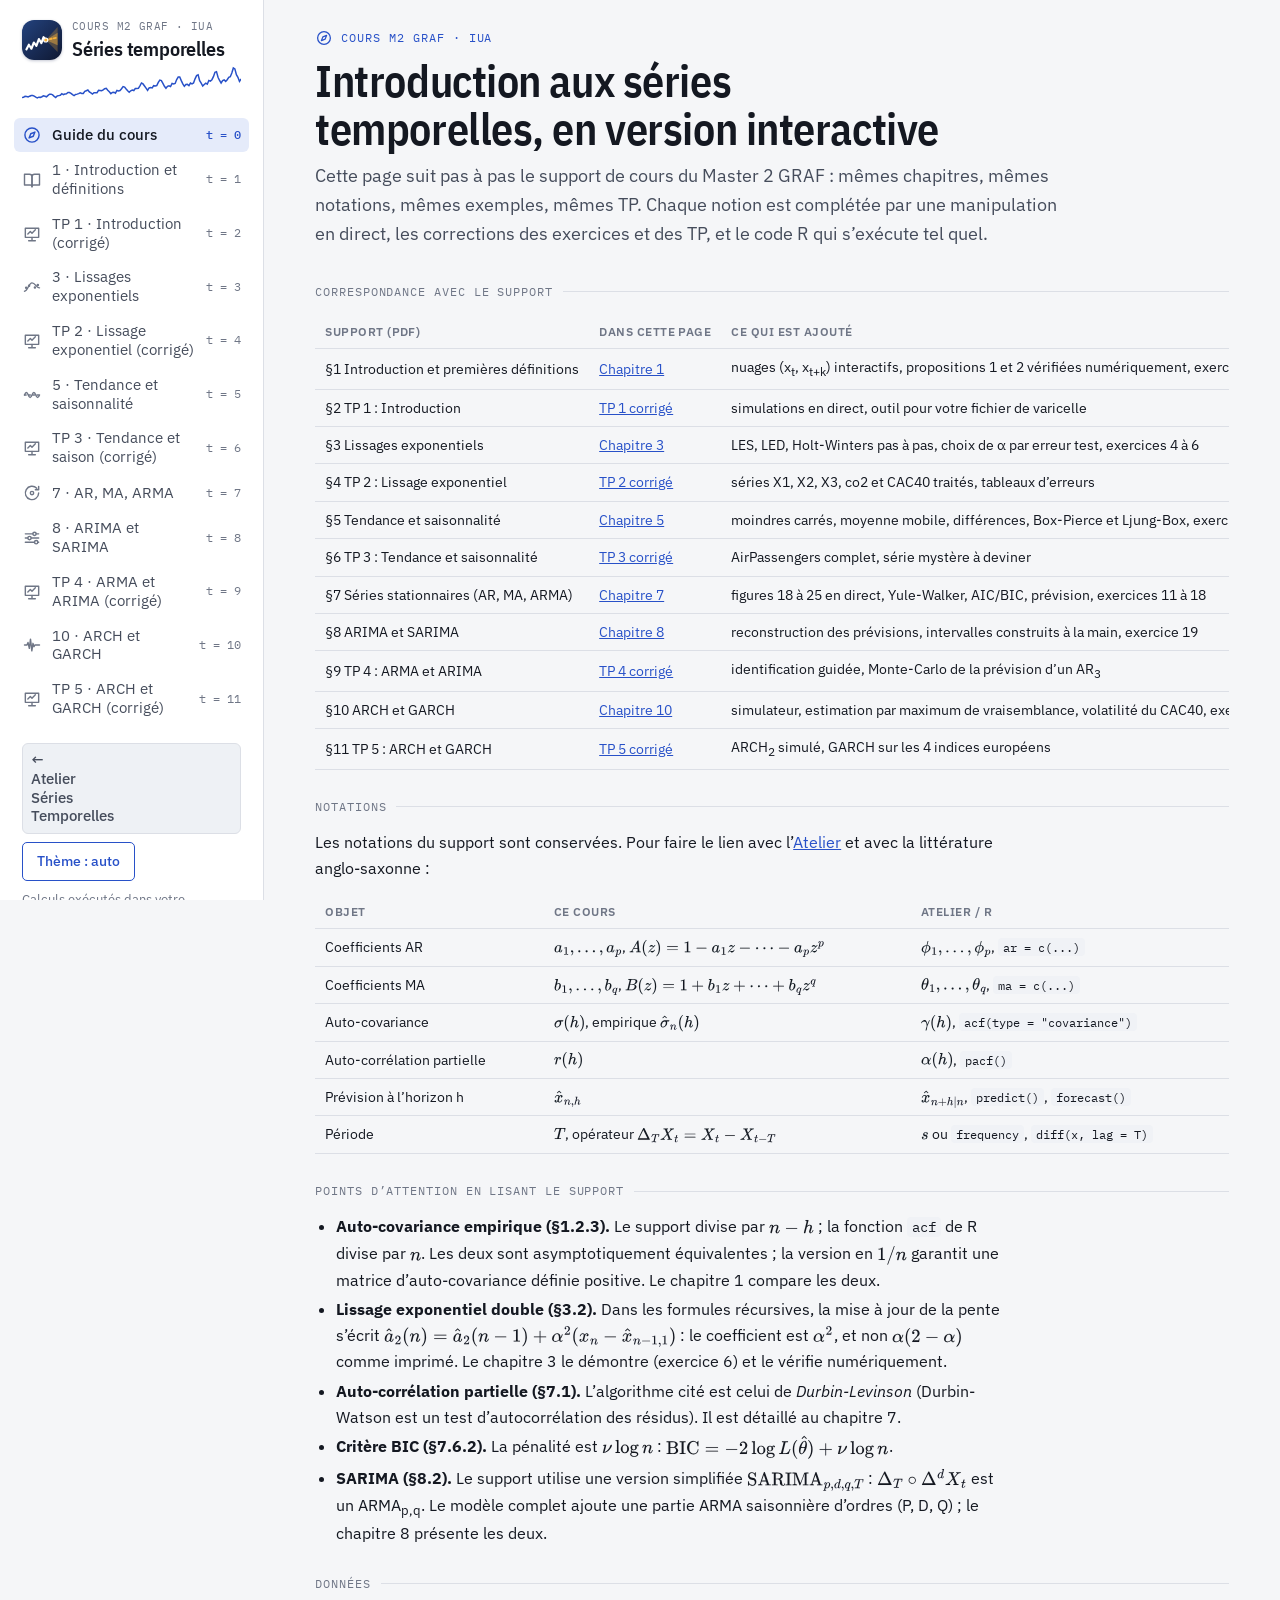
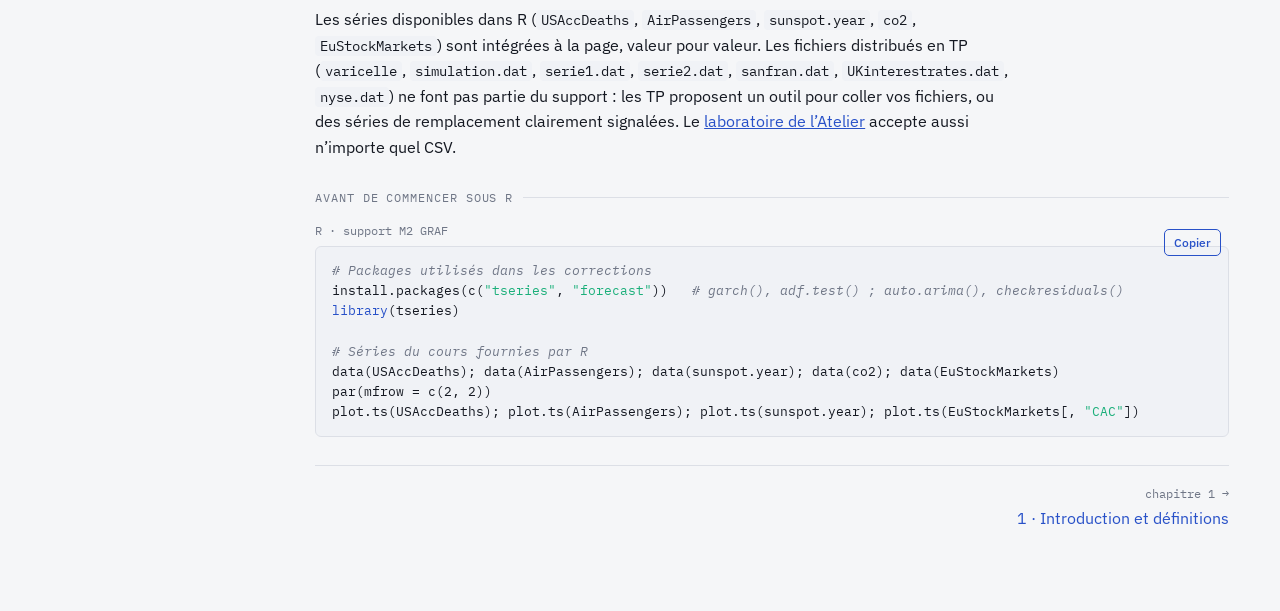
==== cours-m2graf.html @ 1bc17c90 "Page Cours M2 GRAF : le support IUA en version interactive Nouvelle page cours-m2graf.html qui suit " ====
<!doctype html>
<html lang="fr">
<head>
<meta charset="utf-8">
<meta name="viewport" content="width=device-width, initial-scale=1, viewport-fit=cover">
<title>Cours M2 GRAF</title>
<meta name="description" content="Le cours de séries temporelles du Master 2 GRAF (IUA) en version interactive : chapitres, exercices et TP corrigés, code R.">
<link rel="icon" href="icons/icon.svg" type="image/svg+xml">
<link rel="apple-touch-icon" href="icons/apple-touch-icon.png">
<link rel="manifest" href="manifest.webmanifest">
<meta name="theme-color" content="#1b2f5c">
<meta name="apple-mobile-web-app-capable" content="yes">
<meta name="mobile-web-app-capable" content="yes">
<meta name="apple-mobile-web-app-title" content="Séries temp.">
<meta name="apple-mobile-web-app-status-bar-style" content="default">
<link rel="preconnect" href="https://fonts.googleapis.com">
<link rel="preconnect" href="https://fonts.gstatic.com" crossorigin>
<link rel="stylesheet" href="https://fonts.googleapis.com/css2?family=IBM+Plex+Mono:wght@400;500&family=IBM+Plex+Sans+Condensed:wght@500;600&family=IBM+Plex+Sans:ital,wght@0,400;0,500;0,600;1,400&display=swap">
<link rel="stylesheet" href="css/style.css">
<script>
  window.MathJax = {
    tex: { inlineMath: [['\\(', '\\)']], displayMath: [['\\[', '\\]']] },
    svg: { fontCache: 'global' },
    options: { skipHtmlTags: ['script', 'noscript', 'style', 'textarea', 'pre', 'code', 'select', 'option'] },
    startup: { typeset: false },
  };
</script>
<script src="vendor/tex-svg-full.js" defer></script>
</head>
<body data-app="m2graf" data-title="Cours M2 GRAF">
<header class="topbar">
  <button class="menu-btn" id="menu-btn" type="button" aria-controls="nav" aria-expanded="false" aria-label="Ouvrir le menu des chapitres">
    <svg viewBox="0 0 24 24" aria-hidden="true"><path class="l1" d="M5 7h14"/><path class="l2" d="M5 12h14"/><path class="l3" d="M5 17h14"/></svg>
  </button>
  <img class="app-icon" src="icons/icon.svg" alt="" width="44" height="44">
  <div class="topbar-text">
    <span class="topbar-title">Cours M2 GRAF</span>
    <span class="topbar-sub" id="topbar-sub"></span>
  </div>
</header>
<div class="scrim" id="scrim" hidden></div>
<div class="app">
  <nav class="nav" id="nav" aria-label="Chapitres">
    <div class="brand">
      <div class="brand-row"><img class="app-icon" src="icons/icon.svg" alt="" width="40" height="40">
      <div class="brand-name"><small>Cours M2 GRAF · IUA</small>Séries temporelles</div></div>
      <svg id="brand-spark" viewBox="0 0 220 34" preserveAspectRatio="none" aria-hidden="true"><path d=""/></svg>
    </div>
    <ol id="toc"></ol>
    <div class="nav-foot">
      <button class="install-btn" id="install-btn" type="button" hidden><img src="icons/icon.svg" alt="" width="22" height="22"> Installer l’application</button>
      <a class="page-link" href="./">← Atelier Séries Temporelles</a>
      <button class="ghost theme-toggle" id="theme-toggle" type="button">Thème : auto</button>
      <span class="credit">Calculs exécutés dans votre navigateur. Aucune donnée n’est envoyée.</span>
    </div>
  </nav>
  <main id="content" tabindex="-1"></main>
</div>
<script src="js/stats.js"></script>
<script src="js/data.js"></script>
<script src="js/charts.js"></script>
<script src="js/ui.js"></script>
<script src="js/cours/data-cours.js"></script>
<script src="js/cours/commun.js"></script>
<script src="js/cours/c-intro.js"></script>
<script src="js/cours/c-lissage.js"></script>
<script src="js/cours/c-tendance.js"></script>
<script src="js/cours/c-arma.js"></script>
<script src="js/cours/c-garch.js"></script>
<script src="js/app.js"></script>
</body>
</html>
---- css/style.css ----
/* Carnet de laboratoire : colonne de navigation fixe à gauche, texte à ~70 caractères,
   figures pleine largeur de la colonne de contenu. */
:root {
  --bg: #f5f6f8;
  --panel: #ffffff;
  --panel-2: #eef1f5;
  --ink: #141821;
  --ink-2: #454c5b;
  --ink-3: #6f7686;
  --line: #dcdfe6;
  --grid: #e7eaf0;
  --accent: #2851c8;
  --accent-ink: #ffffff;
  --accent-soft: #e5ebfa;
  --code-bg: #f0f2f6;
  --s1: #2a78d6;
  --s2: #eb6834;
  --s3: #1baf7a;
  --s4: #e34948;
  --s5: #4a3aa7;
  --good: #1d7f47;
  --good-soft: #e3f3ea;
  --warn: #9a6400;
  --warn-soft: #fbf0d9;
  --bad: #b83232;
  --bad-soft: #fbe6e6;

  --f-display: 'IBM Plex Sans Condensed', 'Arial Narrow', system-ui, sans-serif;
  --f-body: 'IBM Plex Sans', system-ui, -apple-system, 'Segoe UI', sans-serif;
  --f-mono: 'IBM Plex Mono', ui-monospace, 'SFMono-Regular', Menlo, Consolas, monospace;

  --radius: 6px;
  --nav-w: 264px;
  color-scheme: light;
}
@media (prefers-color-scheme: dark) {
  :root:not([data-theme="light"]) {
    --bg: #0e1015; --panel: #161920; --panel-2: #1c2029; --ink: #edf0f5; --ink-2: #b9bfcc; --ink-3: #868d9d;
    --line: #2a2f3b; --grid: #222733; --accent: #86a6ff; --accent-ink: #0e1015; --accent-soft: #1d2640;
    --code-bg: #12151b; --s1: #3987e5; --s2: #d95926; --s3: #199e70; --s4: #e66767; --s5: #9085e9;
    --good: #58c58a; --good-soft: #15291e; --warn: #e2b04a; --warn-soft: #2b2312; --bad: #f07b7b; --bad-soft: #2e1818;
    color-scheme: dark;
  }
}
:root[data-theme="dark"] {
  --bg: #0e1015; --panel: #161920; --panel-2: #1c2029; --ink: #edf0f5; --ink-2: #b9bfcc; --ink-3: #868d9d;
  --line: #2a2f3b; --grid: #222733; --accent: #86a6ff; --accent-ink: #0e1015; --accent-soft: #1d2640;
  --code-bg: #12151b; --s1: #3987e5; --s2: #d95926; --s3: #199e70; --s4: #e66767; --s5: #9085e9;
  --good: #58c58a; --good-soft: #15291e; --warn: #e2b04a; --warn-soft: #2b2312; --bad: #f07b7b; --bad-soft: #2e1818;
  color-scheme: dark;
}

* { box-sizing: border-box; }
html { -webkit-text-size-adjust: 100%; }
body {
  margin: 0; background: var(--bg); color: var(--ink);
  font-family: var(--f-body); font-size: 16px; line-height: 1.6;
}
a { color: var(--accent); }
:focus-visible { outline: 2px solid var(--accent); outline-offset: 2px; }
@media (prefers-reduced-motion: reduce) { * { transition: none !important; scroll-behavior: auto !important; } }

/* ------------------------------------------------ Coque */
.app { display: grid; grid-template-columns: var(--nav-w) minmax(0, 1fr); min-height: 100vh; }
.nav {
  position: sticky; top: env(safe-area-inset-top, 0px); height: 100vh; overflow-y: auto;
  border-right: 1px solid var(--line); background: var(--panel); padding: 20px 14px 24px;
  display: flex; flex-direction: column; gap: 18px;
}
.brand { display: grid; gap: 6px; padding: 0 8px; }
.brand-name { font-family: var(--f-display); font-weight: 600; font-size: 20px; line-height: 1.15; letter-spacing: -0.01em; }
.brand-name small { display: block; font-family: var(--f-mono); font-weight: 400; font-size: 11px; color: var(--ink-3); letter-spacing: 0.04em; text-transform: uppercase; margin-bottom: 4px; }
.brand svg { width: 100%; height: 34px; display: block; }
.brand svg path { fill: none; stroke: var(--accent); stroke-width: 1.5; }
.nav ol { list-style: none; margin: 0; padding: 0; display: grid; gap: 2px; }
.ico { width: 20px; height: 20px; flex: none; fill: none; stroke: currentColor; stroke-width: 1.7; stroke-linecap: round; stroke-linejoin: round; }
.nav a .ico { color: var(--ink-3); }
.nav a:hover .ico, .nav a[aria-current="page"] .ico { color: var(--accent); }
.map-top { display: flex; align-items: center; gap: 10px; }
.map-ico {
  width: 34px; height: 34px; padding: 6px; border-radius: 9px; background: var(--accent-soft); color: var(--accent); stroke-width: 1.6;
}
.nav a {
  display: grid; grid-template-columns: 20px minmax(0, 1fr) auto; align-items: center; gap: 10px;
  padding: 7px 8px; border-radius: var(--radius); color: var(--ink-2); text-decoration: none; font-size: 14.5px; line-height: 1.3;
}
.nav a .t { font-family: var(--f-mono); font-size: 11.5px; color: var(--ink-3); }
.nav a:hover { background: var(--panel-2); color: var(--ink); }
.nav a[aria-current="page"] { background: var(--accent-soft); color: var(--ink); font-weight: 500; }
.nav a[aria-current="page"] .t { color: var(--accent); }
.nav-foot { margin-top: auto; padding: 0 8px; display: grid; gap: 8px; font-size: 12.5px; color: var(--ink-3); }
.theme-toggle { justify-self: start; }

main { min-width: 0; padding-block: 28px 80px; padding-inline: clamp(16px, 4vw, 56px); }
.chapter { max-width: 980px; margin: 0 auto; display: grid; gap: 28px; }
/* Pistes de grille bornées : un tableau ou un bloc de code large défile dans son conteneur
   au lieu d'élargir la page. */
.chapter, .block, .panel, .formula, .ch-head, .quiz, .q, .prose, .prose ol, .prose ul { grid-template-columns: minmax(0, 1fr); }
.prose li { min-width: 0; }
.formula mjx-container { max-width: 100%; overflow-x: auto; overflow-y: hidden; }

/* ------------------------------------------------ Typographie */
.ch-head { display: grid; gap: 10px; padding-bottom: 6px; }
.eyebrow { font-family: var(--f-mono); font-size: 12px; letter-spacing: 0.08em; text-transform: uppercase; color: var(--accent); }
h1, h2, h3 { font-family: var(--f-display); text-wrap: balance; margin: 0; letter-spacing: -0.01em; }
h1 { font-size: clamp(30px, 4.2vw, 44px); line-height: 1.08; font-weight: 600; }
h2 { font-size: 25px; line-height: 1.2; font-weight: 600; }
h3 { font-size: 18.5px; line-height: 1.3; font-weight: 600; }
.lede { font-size: 18px; color: var(--ink-2); max-width: 68ch; margin: 0; }
.prose { max-width: 70ch; display: grid; gap: 12px; }
.prose p, .prose ul, .prose ol { margin: 0; }
.prose ul, .prose ol { padding-left: 1.3em; display: grid; gap: 4px; }
.muted { color: var(--ink-3); }
.small { font-size: 14px; }
code, kbd { font-family: var(--f-mono); font-size: 0.88em; background: var(--code-bg); padding: 1px 5px; border-radius: 4px; }
mjx-container[display="true"] { overflow-x: auto; overflow-y: hidden; max-width: 100%; padding: 4px 0; }

/* ------------------------------------------------ Blocs */
.block { display: grid; gap: 14px; }
.block > .label {
  font-family: var(--f-mono); font-size: 11.5px; letter-spacing: 0.08em; text-transform: uppercase; color: var(--ink-3);
  display: flex; align-items: center; gap: 10px;
}
.block > .label::after { content: ''; flex: 1; height: 1px; background: var(--line); }
.panel { background: var(--panel); border: 1px solid var(--line); border-radius: var(--radius); padding: 18px; display: grid; gap: 16px; min-width: 0; }
.formula {
  background: var(--panel); border: 1px solid var(--line); border-radius: var(--radius); padding: 14px 18px;
  display: grid; gap: 8px; min-width: 0; overflow-x: auto;
}
.formula .ftitle { font-size: 13.5px; font-weight: 600; color: var(--ink-2); }
.grid-2 { display: grid; grid-template-columns: repeat(auto-fit, minmax(min(100%, 380px), 1fr)); gap: 16px; }
.grid-3 { display: grid; grid-template-columns: repeat(auto-fit, minmax(min(100%, 250px), 1fr)); gap: 16px; }
.grid-2 > *, .grid-3 > * { min-width: 0; }
.stack { display: grid; gap: 14px; grid-template-columns: minmax(0, 1fr); }
.callout { border-left: 3px solid var(--accent); background: var(--accent-soft); padding: 12px 16px; border-radius: 0 var(--radius) var(--radius) 0; max-width: 74ch; }
.callout.warn { border-color: var(--warn); background: var(--warn-soft); }
.callout.bad { border-color: var(--bad); background: var(--bad-soft); }
.callout.good { border-color: var(--good); background: var(--good-soft); }
.callout p { margin: 0; }
.callout p + p { margin-top: 6px; }

/* ------------------------------------------------ Contrôles */
.controls { display: flex; flex-wrap: wrap; gap: 14px 20px; align-items: flex-end; }
.ctl { display: grid; gap: 4px; min-width: 0; }
.ctl > span { font-size: 12.5px; color: var(--ink-2); font-weight: 500; }
.ctl output { font-family: var(--f-mono); color: var(--ink); font-weight: 400; }
select, input[type="number"], input[type="text"], textarea {
  font: inherit; font-size: 14px; color: var(--ink); background: var(--panel); border: 1px solid var(--line);
  border-radius: 5px; padding: 6px 8px; min-width: 0; max-width: 100%;
}
input[type="number"] { width: 72px; font-family: var(--f-mono); }
textarea { font-family: var(--f-mono); font-size: 12.5px; width: 100%; min-height: 120px; resize: vertical; }
input[type="range"] { width: 170px; accent-color: var(--accent); }
.ctl.check { display: flex; align-items: center; gap: 6px; font-size: 14px; }
.ctl.check input { accent-color: var(--accent); }
button, .btn {
  font: inherit; font-size: 14px; font-weight: 500; cursor: pointer; border-radius: 5px; padding: 7px 14px;
  border: 1px solid var(--accent); background: var(--accent); color: var(--accent-ink);
}
button.ghost, .btn.ghost { background: transparent; color: var(--accent); }
button:disabled { opacity: 0.55; cursor: progress; }
.seg { display: inline-flex; border: 1px solid var(--line); border-radius: 5px; overflow: hidden; }
.seg button { border: 0; border-radius: 0; background: transparent; color: var(--ink-2); padding: 6px 11px; }
.seg button[aria-pressed="true"] { background: var(--accent); color: var(--accent-ink); }
.orders { display: flex; flex-wrap: wrap; gap: 10px; align-items: flex-end; }
.orders .grp { display: flex; gap: 6px; align-items: flex-end; padding: 8px 10px; border: 1px dashed var(--line); border-radius: var(--radius); }
.orders .grp .ctl input { width: 54px; }
.orders .grp-title { font-family: var(--f-mono); font-size: 12px; color: var(--ink-3); align-self: center; }

/* ------------------------------------------------ Graphiques */
.chart { position: relative; min-width: 0; width: 100%; }
.chart-head { display: flex; flex-wrap: wrap; justify-content: space-between; gap: 6px 16px; align-items: baseline; margin-bottom: 4px; }
.chart-title { font-size: 13.5px; font-weight: 600; color: var(--ink-2); }
.chart-legend { display: flex; flex-wrap: wrap; gap: 4px 14px; font-size: 12.5px; color: var(--ink-2); }
.lg-item { display: inline-flex; align-items: center; gap: 6px; }
.lg-swatch { display: inline-block; width: 14px; height: 3px; border-radius: 2px; background: var(--c); flex: none; }
.lg-swatch.dash { background: repeating-linear-gradient(90deg, var(--c) 0 4px, transparent 4px 7px); }
.lg-swatch.band { height: 10px; opacity: 0.35; }
.lg-swatch.dot { width: 9px; height: 9px; border-radius: 50%; }
.chart-svg { display: block; max-width: 100%; height: auto; overflow: visible; touch-action: pan-y; }
.chart-svg.square { margin: 0 auto; }
.chart-svg .grid line { stroke: var(--grid); stroke-width: 1; }
.chart-svg .axis { stroke: var(--line); }
.chart-svg .tick { fill: var(--ink-3); font-size: 11px; font-family: var(--f-mono); }
.chart-svg .axis-title { fill: var(--ink-3); font-size: 11.5px; }
.chart-svg .shade { fill: var(--panel-2); }
.chart-svg .shade-label { fill: var(--ink-3); font-size: 11px; font-family: var(--f-mono); }
.chart-svg .crosshair { stroke: var(--ink-3); stroke-width: 1; stroke-dasharray: 3 3; pointer-events: none; }
.chart-svg .hover-dot { stroke: var(--panel); stroke-width: 2; pointer-events: none; }
.chart-svg .unit-circle { fill: none; stroke: var(--ink-3); stroke-width: 1.2; stroke-dasharray: 5 4; }
.chart-tip {
  position: absolute; z-index: 5; pointer-events: none; background: var(--panel); border: 1px solid var(--line);
  border-radius: 5px; padding: 7px 10px; font-size: 12.5px; box-shadow: 0 4px 16px rgb(0 0 0 / 0.12); min-width: 150px; max-width: 280px;
}
.tip-x { font-family: var(--f-mono); font-size: 11.5px; color: var(--ink-3); margin-bottom: 3px; }
.tip-row { display: flex; align-items: center; gap: 6px; }
.tip-row b { margin-left: auto; font-family: var(--f-mono); font-weight: 500; padding-left: 10px; }
.tip-muted { color: var(--ink-3); font-family: var(--f-mono); font-size: 11px; }

/* ------------------------------------------------ Tableaux & stats */
.table-wrap { overflow-x: auto; min-width: 0; }
table { border-collapse: collapse; width: 100%; font-size: 14px; font-variant-numeric: tabular-nums; }
th, td { text-align: left; padding: 7px 10px; border-bottom: 1px solid var(--line); white-space: nowrap; }
th { font-size: 12px; font-weight: 600; color: var(--ink-3); text-transform: uppercase; letter-spacing: 0.04em; }
td.num, th.num { text-align: right; font-family: var(--f-mono); font-size: 13px; }
tr.best td { background: var(--good-soft); }
tr.click { cursor: pointer; }
tr.click:hover td { background: var(--panel-2); }
.stats { display: grid; grid-template-columns: repeat(auto-fit, minmax(130px, 1fr)); gap: 10px; }
.stat { border: 1px solid var(--line); border-radius: var(--radius); padding: 10px 12px; background: var(--panel); display: grid; gap: 2px; }
.stat .k { font-size: 12px; color: var(--ink-3); }
.stat .v { font-family: var(--f-mono); font-size: 17px; font-variant-numeric: tabular-nums; }
.pill { display: inline-flex; align-items: center; gap: 5px; font-size: 12.5px; font-weight: 600; padding: 2px 9px; border-radius: 999px; white-space: nowrap; }
.pill.good { background: var(--good-soft); color: var(--good); }
.pill.warn { background: var(--warn-soft); color: var(--warn); }
.pill.bad { background: var(--bad-soft); color: var(--bad); }
.pill.good::before { content: '✓'; }
.pill.bad::before { content: '✕'; }
.pill.warn::before { content: '!'; }
.eq-live { font-size: 15px; overflow-x: auto; }

/* ------------------------------------------------ Code */
.code { position: relative; min-width: 0; }
.code pre {
  margin: 0; background: var(--code-bg); border: 1px solid var(--line); border-radius: var(--radius);
  padding: 14px 16px; overflow-x: auto; font-family: var(--f-mono); font-size: 13px; line-height: 1.55; color: var(--ink);
}
.code pre .c { color: var(--ink-3); font-style: italic; }
.code pre .k { color: var(--accent); }
.code pre .s { color: var(--s3); }
.code .copy { position: absolute; top: 8px; right: 8px; font-size: 12px; padding: 3px 9px; }
.code-title { font-family: var(--f-mono); font-size: 12px; color: var(--ink-3); margin-bottom: 6px; }

/* ------------------------------------------------ Quiz */
.quiz { display: grid; gap: 14px; }
.q { border: 1px solid var(--line); border-radius: var(--radius); padding: 14px 16px; background: var(--panel); display: grid; gap: 10px; }
.q-text { font-weight: 500; }
.q-opts { display: grid; gap: 6px; }
.q-opts button {
  text-align: left; background: var(--panel); color: var(--ink); border: 1px solid var(--line); font-weight: 400;
}
.q-opts button:hover { border-color: var(--accent); }
.q-opts button.right { border-color: var(--good); background: var(--good-soft); }
.q-opts button.wrong { border-color: var(--bad); background: var(--bad-soft); }
.q-expl { font-size: 14.5px; color: var(--ink-2); }

/* ------------------------------------------------ Carte des chapitres */
.install-card {
  display: flex; gap: 20px; align-items: center; background: var(--panel); border: 1px solid var(--line);
  border-radius: var(--radius); padding: 18px 20px;
}
.install-card > img { flex: none; border-radius: 20px; box-shadow: 0 4px 14px rgb(20 30 80 / 0.25); }
.install-text { display: grid; gap: 8px; min-width: 0; }
.install-text p { margin: 0; max-width: 64ch; color: var(--ink-2); }
.install-btn { display: inline-flex; align-items: center; gap: 8px; justify-self: start; }
.install-btn[hidden] { display: none; }
.install-btn img { border-radius: 6px; }
@media (max-width: 520px) { .install-card { flex-direction: column; align-items: flex-start; } }
.ch-head .eyebrow { display: flex; align-items: center; gap: 8px; }
.ch-head .eyebrow .ico { width: 18px; height: 18px; }
.map { display: grid; grid-template-columns: repeat(auto-fit, minmax(min(100%, 280px), 1fr)); gap: 12px; }
.map a {
  display: grid; gap: 4px; align-content: start; padding: 14px 16px; border: 1px solid var(--line); border-radius: var(--radius);
  background: var(--panel); color: var(--ink); text-decoration: none;
}
.map a:hover { border-color: var(--accent); }
.map .t { font-family: var(--f-mono); font-size: 12px; color: var(--accent); }
.map .n { font-family: var(--f-display); font-size: 18px; font-weight: 600; }
.map .d { font-size: 14px; color: var(--ink-2); }
.pager { display: flex; justify-content: space-between; gap: 12px; flex-wrap: wrap; border-top: 1px solid var(--line); padding-top: 18px; }
.pager a { text-decoration: none; display: grid; gap: 2px; }
.pager a span { font-size: 12px; color: var(--ink-3); font-family: var(--f-mono); }
.pager .next { text-align: right; margin-left: auto; }
.busy { font-family: var(--f-mono); font-size: 13px; color: var(--ink-3); }
.dropzone { border: 1.5px dashed var(--line); border-radius: var(--radius); padding: 16px; display: grid; gap: 10px; }
.dropzone.over { border-color: var(--accent); background: var(--accent-soft); }

/* ------------------------------------------------ Études de cas */
.case-tabs { display: grid; grid-template-columns: repeat(auto-fit, minmax(min(100%, 200px), 1fr)); gap: 10px; }
.case-tabs button {
  display: grid; gap: 2px; text-align: left; background: var(--panel); color: var(--ink); border: 1px solid var(--line);
  border-radius: var(--radius); padding: 12px 14px; font-weight: 400;
}
.case-tabs button:hover { border-color: var(--accent); }
.case-tabs button[aria-selected="true"] { border-color: var(--accent); box-shadow: inset 0 0 0 1px var(--accent); background: var(--accent-soft); }
.ct-title { font-family: var(--f-display); font-size: 17px; font-weight: 600; }
.ct-tag { font-size: 13px; color: var(--ink-2); }
#case-body { display: grid; gap: 24px; grid-template-columns: minmax(0, 1fr); }
.case-brief {
  display: grid; grid-template-columns: repeat(auto-fit, minmax(min(100%, 260px), 1fr)); gap: 12px 24px;
  background: var(--panel); border: 1px solid var(--line); border-radius: var(--radius); padding: 16px 18px;
}
.case-brief > div { min-width: 0; }
.case-brief .k { font-family: var(--f-mono); font-size: 11.5px; letter-spacing: 0.08em; text-transform: uppercase; color: var(--ink-3); }
.case-brief p { margin: 4px 0 0; font-size: 14.5px; }
.chip { display: inline-block; font-size: 12.5px; padding: 2px 9px; border-radius: 999px; border: 1px solid var(--line); text-decoration: none; margin: 2px 2px 0 0; color: var(--accent); }
.chip:hover { border-color: var(--accent); }
.steps { list-style: none; margin: 0; padding: 0; display: grid; gap: 30px; grid-template-columns: minmax(0, 1fr); }
.step { display: grid; grid-template-columns: 40px minmax(0, 1fr); gap: 16px; }
.step-num {
  width: 36px; height: 36px; border-radius: 50%; display: grid; place-items: center; font-family: var(--f-mono); font-weight: 500;
  background: var(--accent); color: var(--accent-ink); position: sticky; top: 12px;
}
.step-body { display: grid; gap: 12px; grid-template-columns: minmax(0, 1fr); min-width: 0; border-left: 1px dashed var(--line); padding-left: 18px; margin-left: -34px; padding-bottom: 4px; }
.step-body h3 { margin-top: 6px; }
.step-fig { display: grid; gap: 12px; grid-template-columns: minmax(0, 1fr); min-width: 0; }
.step-take { max-width: none; }
.step-py summary { cursor: pointer; font-size: 13.5px; color: var(--accent); font-weight: 500; padding: 4px 0; }
.step-py[open] summary { margin-bottom: 8px; }
@media (max-width: 600px) {
  .step { grid-template-columns: minmax(0, 1fr); gap: 8px; }
  .step-num { position: static; }
  .step-body { margin-left: 0; padding-left: 0; border-left: 0; }
}

/* ------------------------------------------------ Exercices */
.ex-score { justify-self: end; font-size: 13px; color: var(--ink-3); font-family: var(--f-mono); }
.ex-score strong { color: var(--ink); }
.ex-answers button.right { border-color: var(--good); background: var(--good-soft); color: var(--good); }
.ex-answers button.wrong { border-color: var(--bad); background: var(--bad-soft); color: var(--bad); }
.ex-answers button:disabled { cursor: default; opacity: 1; }
.ex-q { font-size: 16.5px; margin: 0; max-width: 72ch; }
#exC h3 { margin: 0; }

/* ------------------------------------------------ Cours M2 GRAF : exercices et questions de TP */
.page-link {
  display: block; font-size: 13.5px; font-weight: 500; text-decoration: none; padding: 8px 10px;
  border: 1px solid var(--line); border-radius: var(--radius); background: var(--panel-2); color: var(--accent);
}
.page-link:hover { border-color: var(--accent); }
.exo { border: 1px solid var(--line); border-left: 3px solid var(--s5); border-radius: var(--radius); background: var(--panel); padding: 14px 16px; display: grid; gap: 10px; min-width: 0; }
.exo-head { display: flex; gap: 10px; align-items: baseline; flex-wrap: wrap; }
.exo-num { font-family: var(--f-display); font-weight: 600; font-size: 16px; color: var(--s5); }
.exo-src { font-family: var(--f-mono); font-size: 11px; color: var(--ink-3); text-transform: uppercase; letter-spacing: 0.06em; }
.exo-enonce { font-style: italic; color: var(--ink); max-width: 75ch; }
.exo-sol summary { cursor: pointer; font-size: 14px; font-weight: 600; color: var(--accent); padding: 2px 0; }
.exo-sol[open] summary { margin-bottom: 8px; }
.exo-sol .prose { max-width: 75ch; }
.tpq-list { display: grid; gap: 10px; grid-template-columns: minmax(0, 1fr); }
.tpq { border-bottom: 1px solid var(--line); padding-bottom: 10px; display: grid; gap: 6px; min-width: 0; }
.tpq-q { display: grid; grid-template-columns: auto minmax(0, 1fr); gap: 10px; font-weight: 500; }
.tpq-num {
  font-family: var(--f-mono); font-size: 12px; background: var(--accent-soft); color: var(--accent); border-radius: 5px;
  padding: 2px 7px; align-self: start; white-space: nowrap;
}
.tpq-r { color: var(--ink-2); padding-left: 2px; max-width: 80ch; }
.exo, .tpq, .exo-sol { grid-template-columns: minmax(0, 1fr); min-width: 0; }
/* Une formule en ligne trop longue défile dans son propre cadre au lieu d'élargir la page */
.tpq-r mjx-container:not([display="true"]), .exo mjx-container:not([display="true"]), .prose mjx-container:not([display="true"]) {
  display: inline-block; max-width: 100%; overflow-x: auto; overflow-y: hidden; vertical-align: middle;
}
.lagplots { display: grid; grid-template-columns: repeat(auto-fill, minmax(min(100%, 220px), 1fr)); gap: 12px; }
.lagplots > * { min-width: 0; }

/* ------------------------------------------------ Icône d'application et en-tête mobile */
.app-icon { display: block; flex: none; border-radius: 12px; box-shadow: 0 1px 3px rgb(20 30 80 / 0.25), 0 0 0 1px rgb(255 255 255 / 0.1); }
.brand-row { display: flex; align-items: center; gap: 10px; }
.topbar { display: none; }
.scrim { display: none; }
.menu-btn {
  width: 48px; height: 48px; flex: none; display: grid; place-items: center; padding: 0;
  background: var(--panel); border: 1.5px solid var(--line); border-radius: 14px; color: var(--ink);
}
.menu-btn:hover { border-color: var(--ink-3); }
.menu-btn svg { width: 24px; height: 24px; }
.menu-btn path { stroke: currentColor; stroke-width: 2.2; stroke-linecap: round; transition: transform 0.2s ease, opacity 0.2s ease; transform-origin: 12px 12px; }
.menu-btn[aria-expanded="true"] .l1 { transform: translateY(5px) rotate(45deg); }
.menu-btn[aria-expanded="true"] .l2 { opacity: 0; }
.menu-btn[aria-expanded="true"] .l3 { transform: translateY(-5px) rotate(-45deg); }

/* ------------------------------------------------ Mobile : tiroir de navigation */
@media (max-width: 900px) {
  .app { grid-template-columns: minmax(0, 1fr); }
  .topbar {
    display: flex; align-items: center; gap: 12px; position: sticky; top: env(safe-area-inset-top, 0px); z-index: 30;
    padding: 10px 16px; background: var(--bg); border-bottom: 1px solid var(--line);
  }
  .topbar-text { display: grid; min-width: 0; line-height: 1.2; }
  .topbar-title { font-family: var(--f-display); font-weight: 600; font-size: 17px; }
  .topbar-sub { font-size: 12.5px; color: var(--ink-3); white-space: nowrap; overflow: hidden; text-overflow: ellipsis; }
  .nav {
    position: fixed; z-index: 50; top: 0; bottom: 0; left: 0; height: auto; width: min(86vw, 320px);
    padding-top: calc(20px + env(safe-area-inset-top, 0px)); padding-bottom: calc(24px + env(safe-area-inset-bottom, 0px));
    transform: translateX(-102%); transition: transform 0.25s ease; box-shadow: 0 0 40px rgb(0 0 0 / 0.25); visibility: hidden;
  }
  .nav.open { transform: none; visibility: visible; }
  .nav a { padding: 10px 8px; font-size: 15px; }
  .scrim { display: block; position: fixed; inset: 0; z-index: 40; background: rgb(10 14 25 / 0.45); }
  .scrim[hidden] { display: none; }
  body.menu-open { overflow: hidden; }
  input[type="range"] { width: 140px; }
}
@media (max-width: 520px) {
  .panel { padding: 14px; }
}
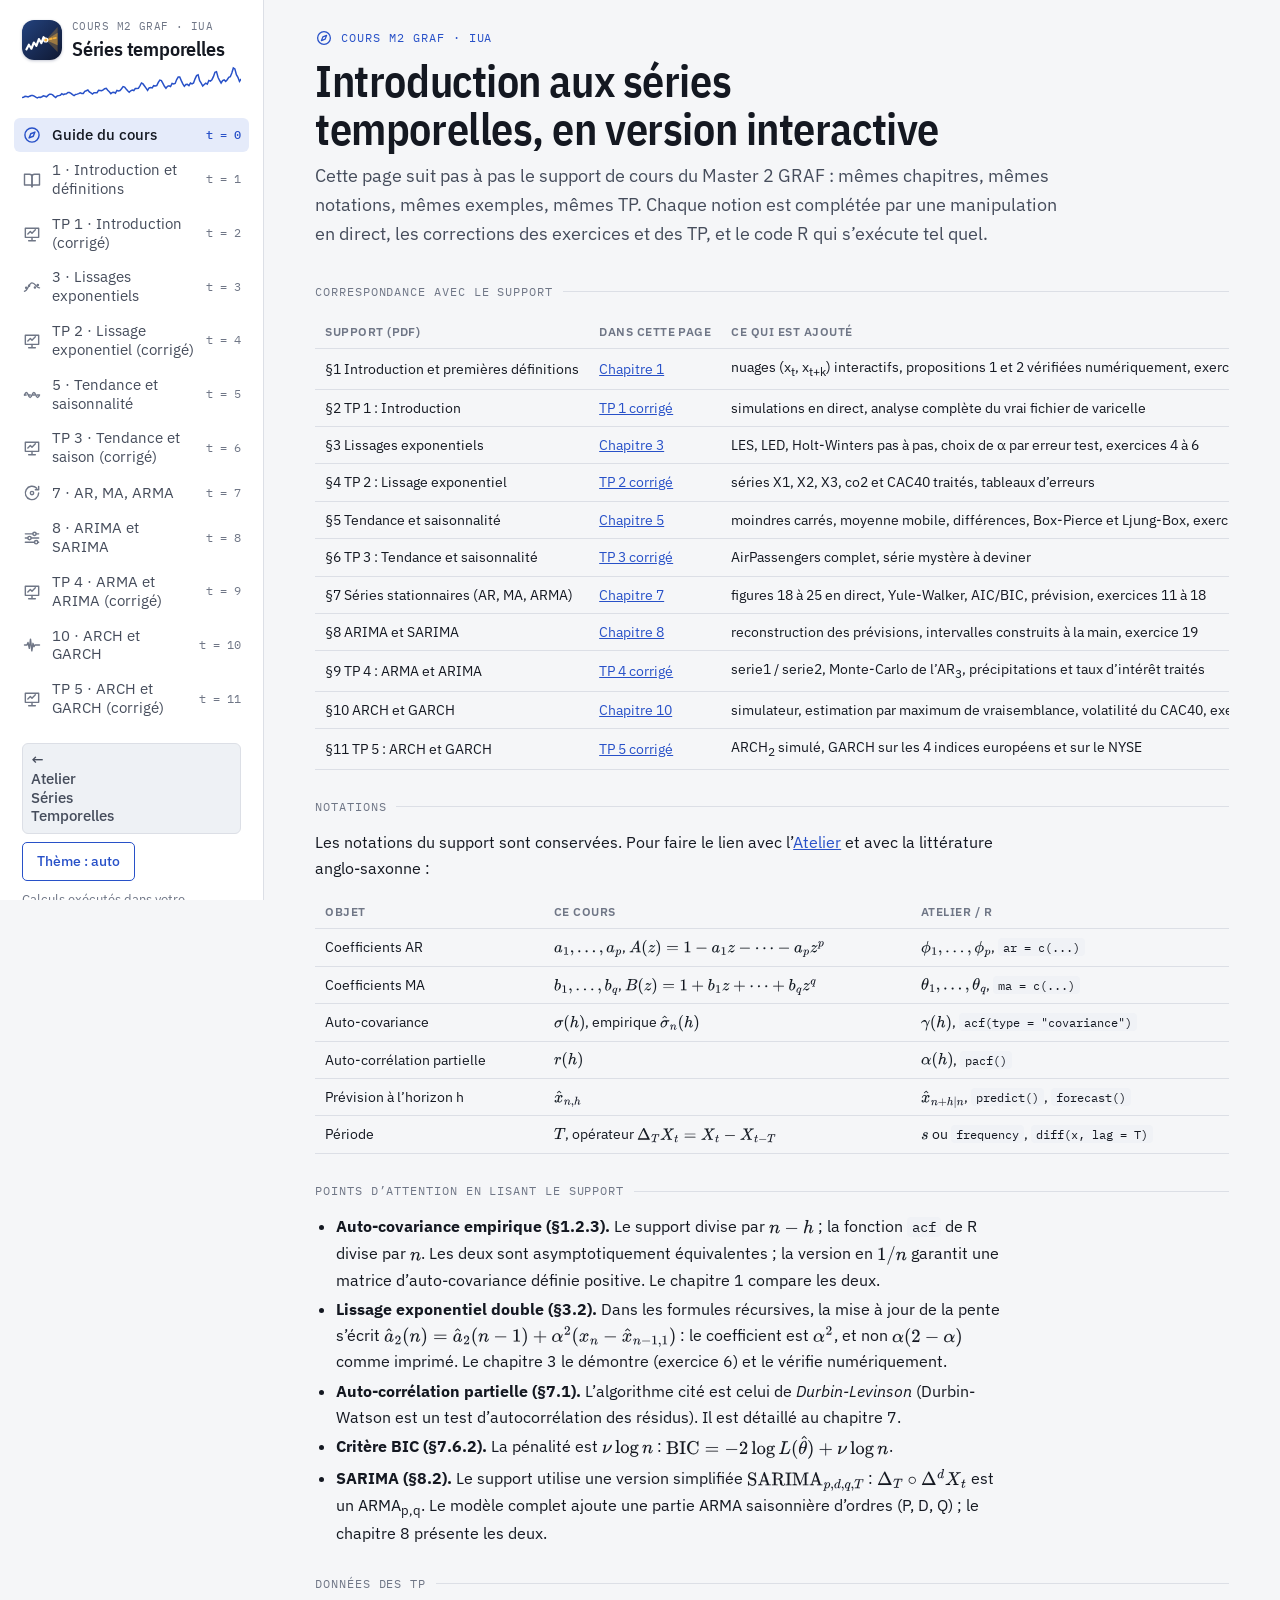
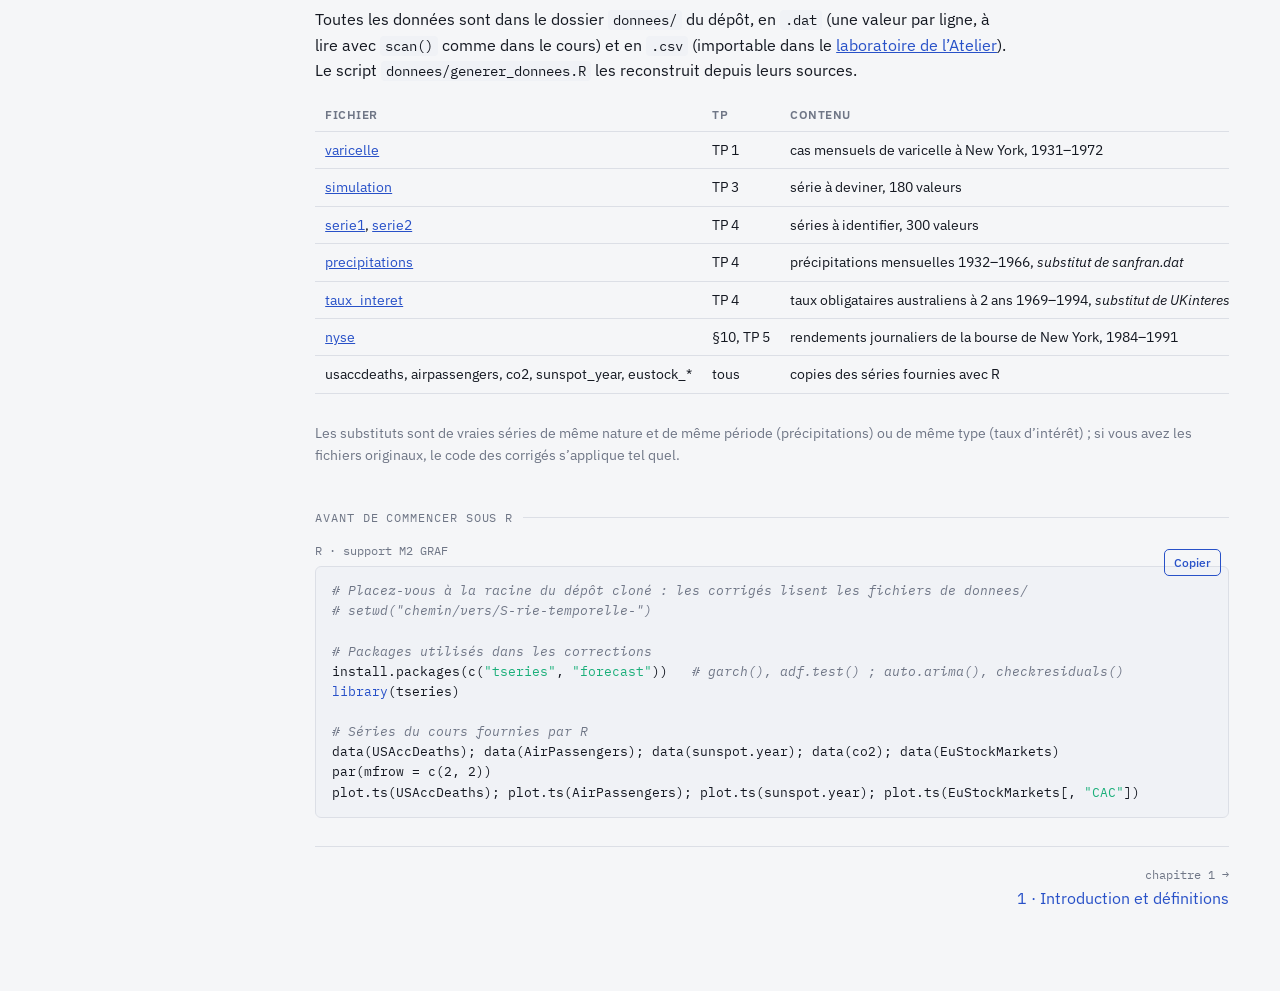
==== commit 669631f5: "Données des exemples et des TP Nouveau dossier donnees/ : vraies séries des TP (varicelle New York 1" ====
--- a/cours-m2graf.html
+++ b/cours-m2graf.html
@@ -57,10 +57,11 @@
   <main id="content" tabindex="-1"></main>
 </div>
 <script src="js/stats.js"></script>
+<script src="js/cours/data-cours.js"></script>
+<script src="js/cours/data-tp.js"></script>
 <script src="js/data.js"></script>
 <script src="js/charts.js"></script>
 <script src="js/ui.js"></script>
-<script src="js/cours/data-cours.js"></script>
 <script src="js/cours/commun.js"></script>
 <script src="js/cours/c-intro.js"></script>
 <script src="js/cours/c-lissage.js"></script>
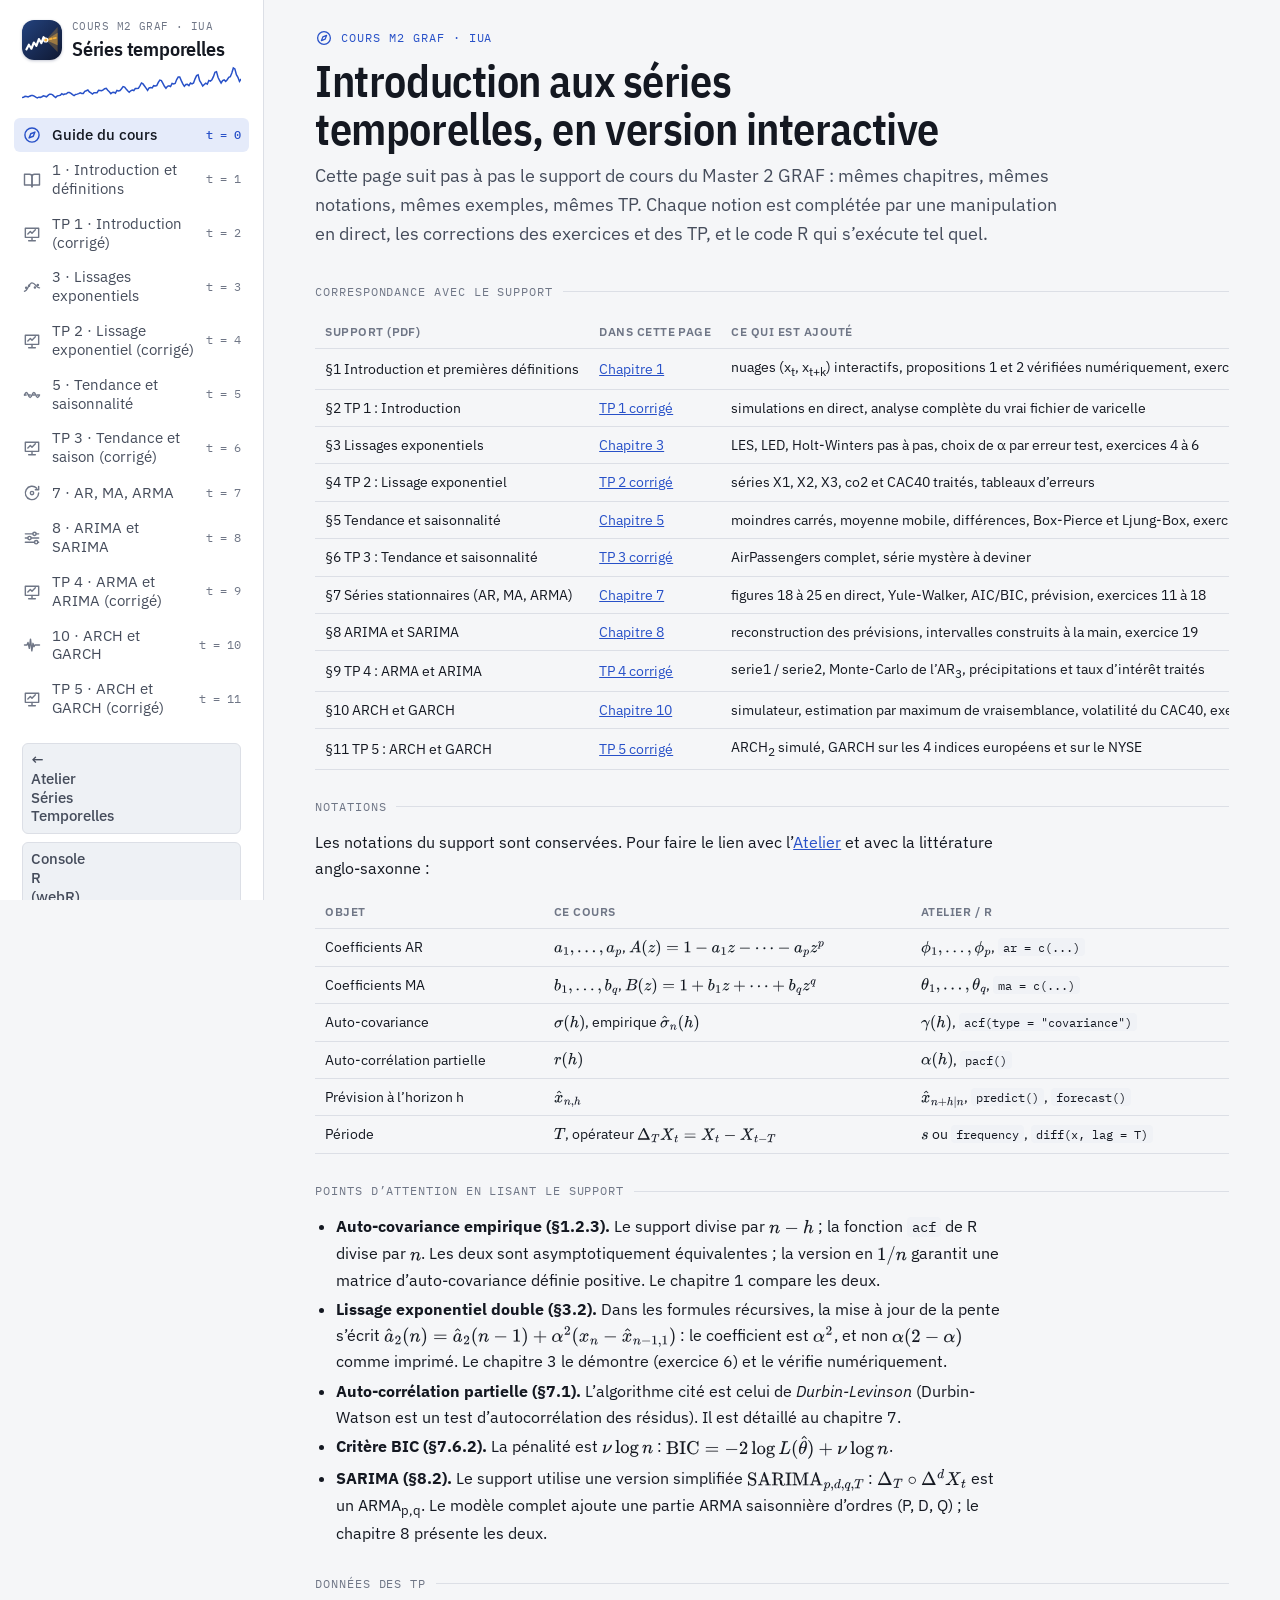
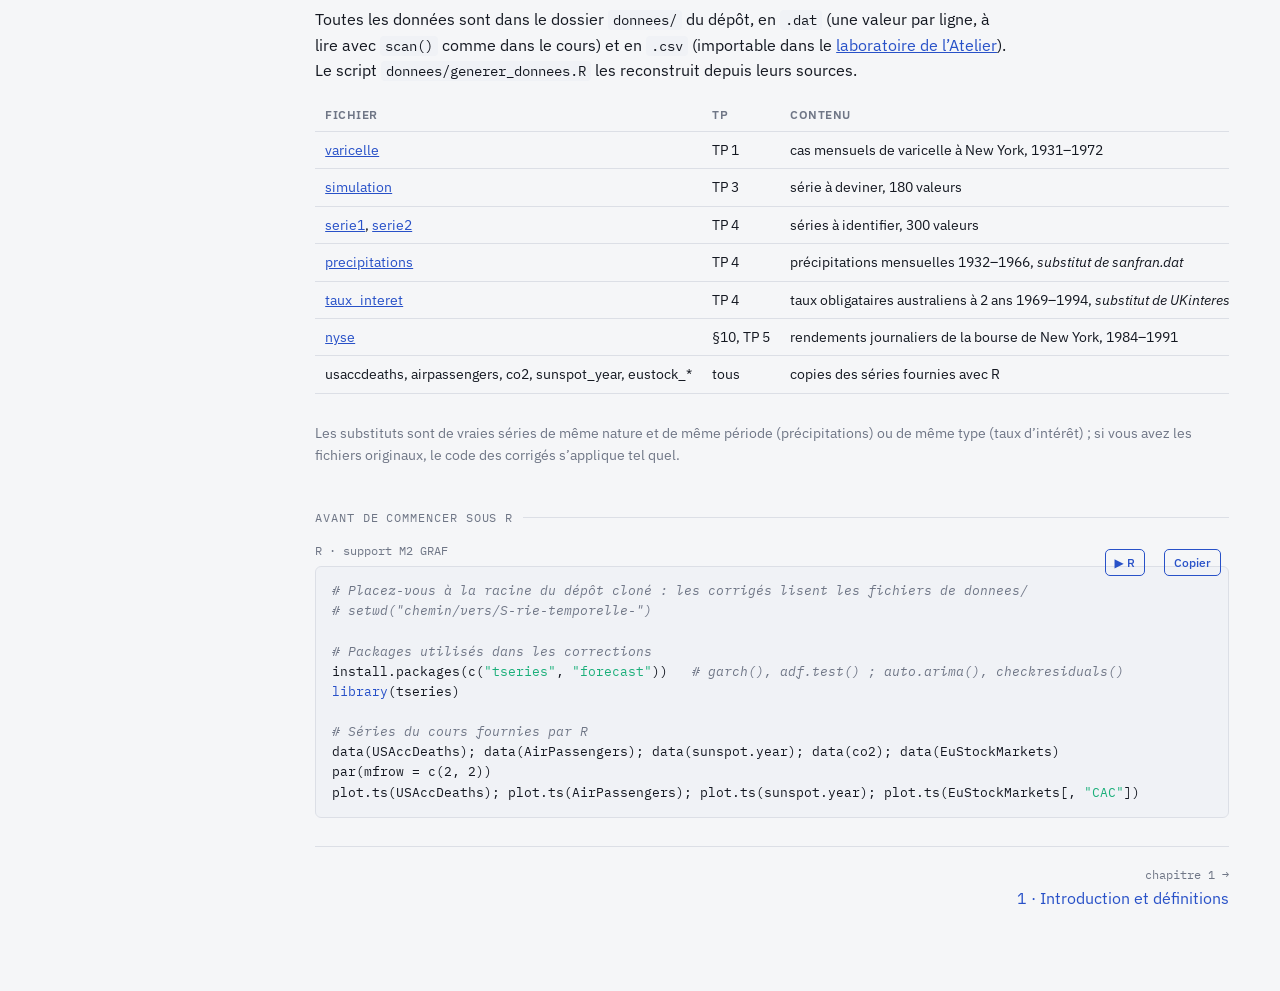
==== commit 828505e8: "Console R dans le navigateur (webR), pensée pour le téléphone Script + console, graphiques, barre de" ====
--- a/cours-m2graf.html
+++ b/cours-m2graf.html
@@ -50,6 +50,7 @@
     <div class="nav-foot">
       <button class="install-btn" id="install-btn" type="button" hidden><img src="icons/icon.svg" alt="" width="22" height="22"> Installer l’application</button>
       <a class="page-link" href="./">← Atelier Séries Temporelles</a>
+      <a class="page-link" href="console-r.html">Console R (webR) →</a>
       <button class="ghost theme-toggle" id="theme-toggle" type="button">Thème : auto</button>
       <span class="credit">Calculs exécutés dans votre navigateur. Aucune donnée n’est envoyée.</span>
     </div>
--- a/css/style.css
+++ b/css/style.css
@@ -229,7 +229,8 @@
 .code pre .k { color: var(--accent); }
 .code pre .s { color: var(--s3); }
 .code .copy { position: absolute; top: 8px; right: 8px; font-size: 12px; padding: 3px 9px; }
-.code-title { font-family: var(--f-mono); font-size: 12px; color: var(--ink-3); margin-bottom: 6px; }
+.code-title { font-family: var(--f-mono); font-size: 12px; color: var(--ink-3); margin-bottom: 6px; padding-right: 170px; }
+.code .run-r { position: absolute; top: 8px; right: 84px; font-size: 12px; padding: 3px 9px; text-decoration: none; }
 
 /* ------------------------------------------------ Quiz */
 .quiz { display: grid; gap: 14px; }
